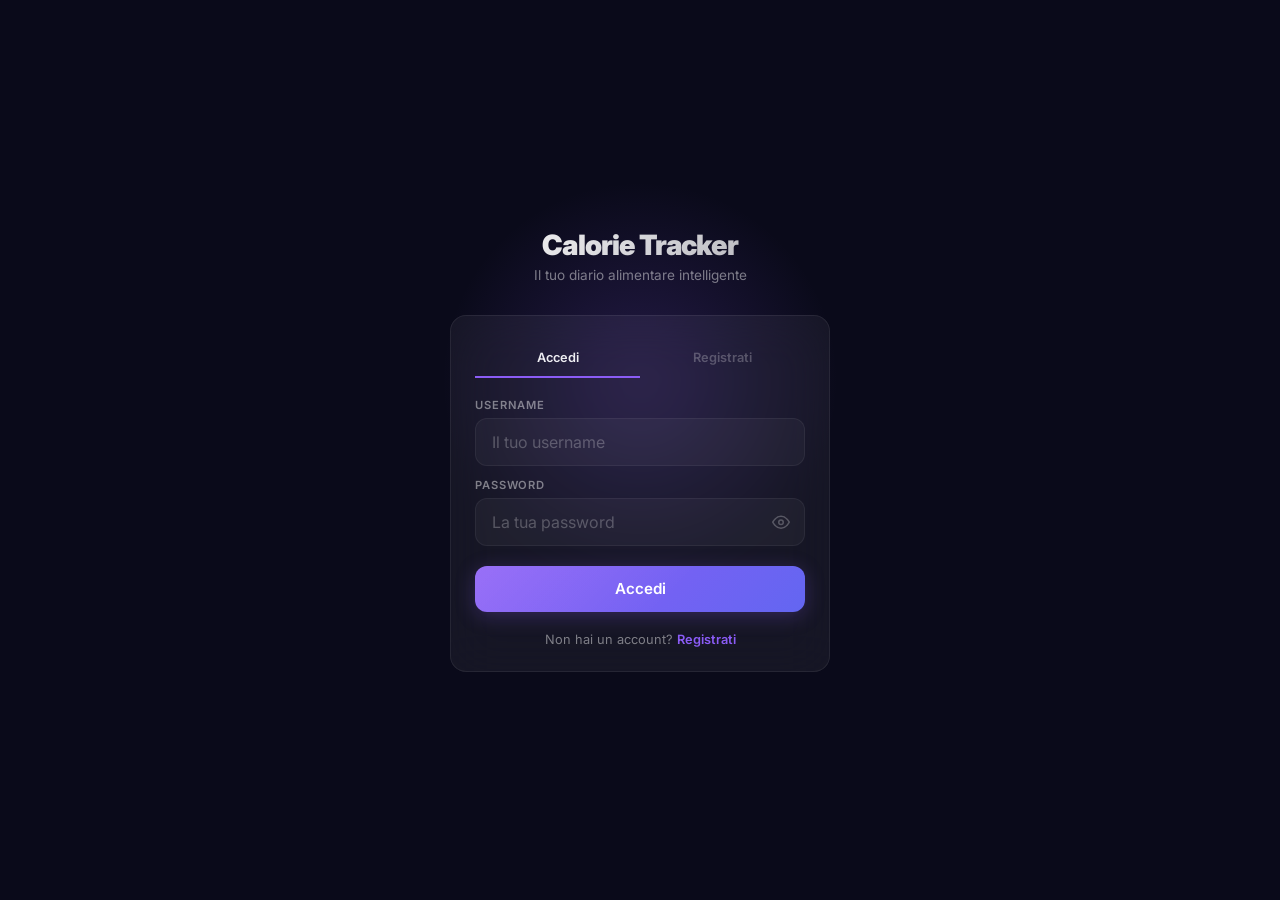
==== public/auth.html @ 434bea54 "add multi users" ====
<!DOCTYPE html>
<html lang="it">
<head>
  <meta charset="UTF-8">
  <meta name="viewport" content="width=device-width, initial-scale=1.0, maximum-scale=1.0, user-scalable=no">
  <title>Calorie Tracker - Accedi</title>
  <link rel="stylesheet" href="styles.css">
  <meta name="apple-mobile-web-app-capable" content="yes">
  <meta name="apple-mobile-web-app-status-bar-style" content="black-translucent">
  <link rel="preconnect" href="https://fonts.googleapis.com">
  <link rel="preconnect" href="https://fonts.gstatic.com" crossorigin>
  <link href="https://fonts.googleapis.com/css2?family=Inter:wght@400;500;600;700;800;900&display=swap" rel="stylesheet">
  <style>
    .auth-page {
      min-height: 100vh;
      display: flex;
      flex-direction: column;
      align-items: center;
      justify-content: center;
      padding: 2rem 1rem;
      position: relative;
      overflow: hidden;
    }

    .auth-glow {
      position: absolute;
      top: 20%;
      left: 50%;
      transform: translateX(-50%);
      width: 400px;
      height: 400px;
      background: radial-gradient(circle, rgba(139, 92, 246, 0.2) 0%, transparent 70%);
      pointer-events: none;
      animation: glowPulse 4s ease-in-out infinite alternate;
    }

    .auth-box {
      position: relative;
      width: 100%;
      max-width: 380px;
    }

    .auth-header {
      text-align: center;
      margin-bottom: 2rem;
    }

    .auth-header h1 {
      font-size: 1.75rem;
      font-weight: 900;
      letter-spacing: -0.03em;
      background: linear-gradient(135deg, #fff 0%, rgba(255,255,255,0.65) 100%);
      -webkit-background-clip: text;
      -webkit-text-fill-color: transparent;
      background-clip: text;
      margin-bottom: 0.3rem;
    }

    .auth-header p {
      font-size: 0.85rem;
      color: var(--text-dim);
    }

    .auth-form {
      padding: 1.5rem;
    }

    .auth-field {
      margin-bottom: 0.75rem;
    }

    .auth-field label {
      display: block;
      font-size: 0.7rem;
      font-weight: 600;
      text-transform: uppercase;
      letter-spacing: 0.08em;
      color: var(--text-dim);
      margin-bottom: 0.4rem;
    }

    .auth-field .field {
      width: 100%;
    }

    .auth-field .field input {
      width: 100%;
      padding: 0.8rem 1rem;
    }

    /* Override browser autofill yellow background */
    .auth-field .field input:-webkit-autofill,
    .auth-field .field input:-webkit-autofill:hover,
    .auth-field .field input:-webkit-autofill:focus,
    .auth-field .field input:-webkit-autofill:active {
      -webkit-box-shadow: 0 0 0 50px #161630 inset !important;
      -webkit-text-fill-color: var(--text) !important;
      caret-color: var(--text);
      transition: background-color 5000s ease-in-out 0s;
    }

    .auth-actions {
      margin-top: 1.25rem;
    }

    .auth-actions .btn-primary {
      width: 100%;
      padding: 0.85rem;
      font-size: 0.95rem;
    }

    .auth-switch {
      text-align: center;
      margin-top: 1.25rem;
      font-size: 0.8rem;
      color: var(--text-dim);
    }

    .auth-switch a {
      color: var(--violet);
      text-decoration: none;
      font-weight: 600;
      cursor: pointer;
    }

    .auth-error {
      background: rgba(249, 112, 102, 0.1);
      border: 1px solid rgba(249, 112, 102, 0.2);
      border-radius: var(--r-sm);
      padding: 0.65rem 0.85rem;
      margin-bottom: 0.85rem;
      font-size: 0.8rem;
      color: var(--coral);
      display: none;
    }

    .auth-tabs {
      display: flex;
      gap: 0;
      margin-bottom: 1.25rem;
    }

    .auth-tab {
      flex: 1;
      padding: 0.65rem;
      text-align: center;
      font-size: 0.8rem;
      font-weight: 600;
      color: var(--text-muted);
      background: transparent;
      border: none;
      border-bottom: 2px solid transparent;
      cursor: pointer;
      font-family: inherit;
      transition: color 0.2s ease, border-color 0.2s ease;
      -webkit-appearance: none;
    }

    .auth-tab.active {
      color: var(--text);
      border-bottom-color: var(--violet);
    }

    .register-fields {
      display: none;
    }

    .register-fields.show {
      display: block;
    }

    .field-password {
      position: relative;
    }

    .field-password input {
      padding-right: 2.8rem;
    }

    .toggle-password {
      position: absolute;
      right: 0.6rem;
      top: 50%;
      transform: translateY(-50%);
      background: none;
      border: none;
      cursor: pointer;
      padding: 0.3rem;
      color: var(--text-muted);
      transition: color 0.2s ease;
      -webkit-appearance: none;
      display: flex;
      align-items: center;
      justify-content: center;
    }

    .toggle-password:active {
      color: var(--violet);
    }

    .toggle-password svg {
      width: 18px;
      height: 18px;
    }

    .toggle-password .icon-hide {
      display: none;
    }

    .toggle-password.showing .icon-show {
      display: none;
    }

    .toggle-password.showing .icon-hide {
      display: block;
    }
  </style>
</head>
<body>
  <div class="auth-page">
    <div class="auth-glow"></div>
    <div class="auth-box">
      <div class="auth-header">
        <h1>Calorie Tracker</h1>
        <p>Il tuo diario alimentare intelligente</p>
      </div>

      <div class="auth-form glass">
        <div class="auth-tabs">
          <button class="auth-tab active" id="tab-login">Accedi</button>
          <button class="auth-tab" id="tab-register">Registrati</button>
        </div>

        <div class="auth-error" id="auth-error"></div>

        <form id="auth-form">
          <div class="auth-field">
            <label for="auth-username">Username</label>
            <div class="field">
              <input type="text" id="auth-username" placeholder="Il tuo username" autocomplete="username" autocapitalize="none" required>
            </div>
          </div>

          <div class="auth-field register-fields" id="register-name-field">
            <label for="auth-display-name">Nome visualizzato</label>
            <div class="field">
              <input type="text" id="auth-display-name" placeholder="Come vuoi essere chiamato?" autocomplete="name">
            </div>
          </div>

          <div class="auth-field">
            <label for="auth-password">Password</label>
            <div class="field field-password">
              <input type="password" id="auth-password" placeholder="La tua password" autocomplete="current-password" required>
              <button type="button" class="toggle-password" data-target="auth-password" aria-label="Mostra password">
                <svg class="icon-show" viewBox="0 0 24 24" fill="none" stroke="currentColor" stroke-width="2"><path d="M1 12s4-8 11-8 11 8 11 8-4 8-11 8S1 12 1 12z"/><circle cx="12" cy="12" r="3"/></svg>
                <svg class="icon-hide" viewBox="0 0 24 24" fill="none" stroke="currentColor" stroke-width="2"><path d="M17.94 17.94A10.07 10.07 0 0 1 12 20c-7 0-11-8-11-8a18.45 18.45 0 0 1 5.06-5.94M9.9 4.24A9.12 9.12 0 0 1 12 4c7 0 11 8 11 8a18.5 18.5 0 0 1-2.16 3.19m-6.72-1.07a3 3 0 1 1-4.24-4.24"/><line x1="1" y1="1" x2="23" y2="23"/></svg>
              </button>
            </div>
          </div>

          <div class="auth-field register-fields" id="register-confirm-field">
            <label for="auth-confirm">Conferma password</label>
            <div class="field field-password">
              <input type="password" id="auth-confirm" placeholder="Ripeti la password" autocomplete="new-password">
              <button type="button" class="toggle-password" data-target="auth-confirm" aria-label="Mostra password">
                <svg class="icon-show" viewBox="0 0 24 24" fill="none" stroke="currentColor" stroke-width="2"><path d="M1 12s4-8 11-8 11 8 11 8-4 8-11 8S1 12 1 12z"/><circle cx="12" cy="12" r="3"/></svg>
                <svg class="icon-hide" viewBox="0 0 24 24" fill="none" stroke="currentColor" stroke-width="2"><path d="M17.94 17.94A10.07 10.07 0 0 1 12 20c-7 0-11-8-11-8a18.45 18.45 0 0 1 5.06-5.94M9.9 4.24A9.12 9.12 0 0 1 12 4c7 0 11 8 11 8a18.5 18.5 0 0 1-2.16 3.19m-6.72-1.07a3 3 0 1 1-4.24-4.24"/><line x1="1" y1="1" x2="23" y2="23"/></svg>
              </button>
            </div>
          </div>

          <div class="auth-actions">
            <button type="submit" class="btn-primary" id="auth-submit">Accedi</button>
          </div>
        </form>

        <div class="auth-switch">
          <span id="switch-text">Non hai un account?</span>
          <a id="switch-link">Registrati</a>
        </div>
      </div>
    </div>
  </div>

  <script>
  (function () {
    // If already logged in, redirect to home
    fetch('/api/me').then(function (r) { return r.json(); }).then(function (d) {
      if (!d.error) window.location.replace('/');
    }).catch(function () {});

    var isLogin = true;
    var tabLogin = document.getElementById('tab-login');
    var tabRegister = document.getElementById('tab-register');
    var registerFields = document.querySelectorAll('.register-fields');
    var submitBtn = document.getElementById('auth-submit');
    var switchText = document.getElementById('switch-text');
    var switchLink = document.getElementById('switch-link');
    var errorEl = document.getElementById('auth-error');
    var form = document.getElementById('auth-form');
    var usernameInput = document.getElementById('auth-username');
    var passwordInput = document.getElementById('auth-password');
    var confirmInput = document.getElementById('auth-confirm');
    var displayNameInput = document.getElementById('auth-display-name');

    function setMode(login) {
      isLogin = login;
      tabLogin.classList.toggle('active', login);
      tabRegister.classList.toggle('active', !login);
      registerFields.forEach(function (el) { el.classList.toggle('show', !login); });
      submitBtn.textContent = login ? 'Accedi' : 'Crea account';
      switchText.textContent = login ? 'Non hai un account?' : 'Hai già un account?';
      switchLink.textContent = login ? 'Registrati' : 'Accedi';
      passwordInput.autocomplete = login ? 'current-password' : 'new-password';
      errorEl.style.display = 'none';
    }

    tabLogin.addEventListener('click', function () { setMode(true); });
    tabRegister.addEventListener('click', function () { setMode(false); });
    switchLink.addEventListener('click', function () { setMode(!isLogin); });

    function showError(msg) {
      errorEl.textContent = msg;
      errorEl.style.display = 'block';
    }

    form.addEventListener('submit', function (e) {
      e.preventDefault();
      errorEl.style.display = 'none';

      var username = usernameInput.value.trim();
      var password = passwordInput.value;

      if (!username || !password) return showError('Compila tutti i campi');

      if (!isLogin) {
        var confirm = confirmInput.value;
        if (password !== confirm) return showError('Le password non coincidono');
        if (password.length < 6) return showError('Password: minimo 6 caratteri');

        var body = { username: username, password: password };
        var dn = displayNameInput.value.trim();
        if (dn) body.displayName = dn;

        fetch('/api/register', {
          method: 'POST',
          headers: { 'Content-Type': 'application/json' },
          body: JSON.stringify(body),
        })
        .then(function (r) { return r.json(); })
        .then(function (data) {
          if (data.error) return showError(data.error);
          window.location.replace('/');
        })
        .catch(function () { showError('Errore di connessione'); });
      } else {
        fetch('/api/login', {
          method: 'POST',
          headers: { 'Content-Type': 'application/json' },
          body: JSON.stringify({ username: username, password: password }),
        })
        .then(function (r) { return r.json(); })
        .then(function (data) {
          if (data.error) return showError(data.error);
          window.location.replace('/');
        })
        .catch(function () { showError('Errore di connessione'); });
      }
    });

    // Toggle password visibility
    document.querySelectorAll('.toggle-password').forEach(function (btn) {
      btn.addEventListener('click', function () {
        var input = document.getElementById(btn.getAttribute('data-target'));
        if (!input) return;
        var showing = input.type === 'text';
        input.type = showing ? 'password' : 'text';
        btn.classList.toggle('showing', !showing);
        btn.setAttribute('aria-label', showing ? 'Mostra password' : 'Nascondi password');
      });
    });
  })();
  </script>
</body>
</html>
---- public/styles.css ----
:root {
  --bg: #0a0a1a;
  --surface: rgba(255, 255, 255, 0.05);
  --surface-hover: rgba(255, 255, 255, 0.08);
  --border: rgba(255, 255, 255, 0.07);
  --text: #eeeef2;
  --text-dim: rgba(255, 255, 255, 0.45);
  --text-muted: rgba(255, 255, 255, 0.25);
  --violet: #8b5cf6;
  --violet-glow: rgba(139, 92, 246, 0.25);
  --blue: #6366f1;
  --coral: #f97066;
  --mint: #34d399;
  --r: 16px;
  --r-sm: 12px;
}

*, *::before, *::after {
  margin: 0;
  padding: 0;
  box-sizing: border-box;
  -webkit-tap-highlight-color: transparent;
}

body {
  font-family: 'Inter', -apple-system, BlinkMacSystemFont, "Segoe UI", Roboto, sans-serif;
  background: var(--bg);
  color: var(--text);
  min-height: 100vh;
  -webkit-text-size-adjust: 100%;
  overflow-x: hidden;
}

.container {
  max-width: 480px;
  margin: 0 auto;
  padding: 0 1rem;
}

.main-content {
  padding-bottom: 3rem;
  display: flex;
  flex-direction: column;
  gap: 0.85rem;
}

/* ======== HERO ======== */
.hero {
  position: relative;
  padding: 2rem 0 1.5rem;
  overflow: hidden;
}

.hero-glow {
  position: absolute;
  top: -50%;
  left: 50%;
  transform: translateX(-50%);
  width: 400px;
  height: 400px;
  background: radial-gradient(circle, var(--violet-glow) 0%, transparent 70%);
  pointer-events: none;
  animation: glowPulse 4s ease-in-out infinite alternate;
}

@keyframes glowPulse {
  0% { opacity: 0.4; transform: translateX(-50%) scale(1); }
  100% { opacity: 0.7; transform: translateX(-50%) scale(1.15); }
}

/* User bar */
.hero-top {
  position: relative;
  display: flex;
  justify-content: space-between;
  align-items: center;
  margin-bottom: 1rem;
}

.user-info {
  display: flex;
  align-items: center;
  gap: 0.5rem;
}

.user-avatar {
  width: 28px;
  height: 28px;
  border-radius: 50%;
  background: linear-gradient(135deg, var(--violet), var(--blue));
  display: flex;
  align-items: center;
  justify-content: center;
  font-size: 0.7rem;
  font-weight: 700;
  color: #fff;
  flex-shrink: 0;
}

.user-name {
  font-size: 0.8rem;
  font-weight: 600;
  color: rgba(255, 255, 255, 0.7);
}

.btn-logout {
  display: inline-flex;
  align-items: center;
  gap: 0.3rem;
  padding: 0.35rem 0.7rem;
  border: 1px solid rgba(255, 255, 255, 0.1);
  border-radius: 8px;
  background: transparent;
  color: rgba(255, 255, 255, 0.4);
  font-size: 0.7rem;
  font-weight: 600;
  font-family: inherit;
  cursor: pointer;
  transition: color 0.2s ease, border-color 0.2s ease;
  -webkit-appearance: none;
}

.btn-logout svg {
  width: 14px;
  height: 14px;
}

.btn-logout:active {
  color: rgba(255, 255, 255, 0.7);
  border-color: rgba(255, 255, 255, 0.2);
}

.hero-content {
  position: relative;
  text-align: center;
}

.hero-content h1 {
  font-size: 1.75rem;
  font-weight: 900;
  letter-spacing: -0.03em;
  background: linear-gradient(135deg, #fff 0%, rgba(255,255,255,0.65) 100%);
  -webkit-background-clip: text;
  -webkit-text-fill-color: transparent;
  background-clip: text;
}

.tagline {
  font-size: 0.8rem;
  color: var(--text-dim);
  margin-top: 0.25rem;
  font-weight: 400;
}

/* ======== GLASS ======== */
.glass {
  background: var(--surface);
  backdrop-filter: blur(24px);
  -webkit-backdrop-filter: blur(24px);
  border: 1px solid var(--border);
  border-radius: var(--r);
}

/* ======== STATS ROW ======== */
.stats-row {
  display: flex;
  align-items: center;
  gap: 1.25rem;
  background: var(--surface);
  backdrop-filter: blur(24px);
  -webkit-backdrop-filter: blur(24px);
  border: 1px solid var(--border);
  border-radius: var(--r);
  padding: 1.25rem;
}

.ring-container {
  position: relative;
  width: 100px;
  height: 100px;
  flex-shrink: 0;
}

.ring-svg {
  width: 100%;
  height: 100%;
  transform: rotate(-90deg);
}

.ring-bg {
  fill: none;
  stroke: rgba(255, 255, 255, 0.05);
  stroke-width: 7;
}

.ring-fill {
  fill: none;
  stroke: url(#ring-gradient);
  stroke-width: 7;
  stroke-linecap: round;
  stroke-dasharray: 326.73;
  stroke-dashoffset: 326.73;
  transition: stroke-dashoffset 0.8s cubic-bezier(0.22, 1, 0.36, 1);
  filter: drop-shadow(0 0 8px var(--violet-glow));
}

.ring-fill.exceeded {
  stroke: var(--coral);
  filter: drop-shadow(0 0 8px rgba(249, 112, 102, 0.35));
}

.ring-center {
  position: absolute;
  inset: 0;
  display: flex;
  flex-direction: column;
  align-items: center;
  justify-content: center;
}

.ring-pct {
  font-size: 1.3rem;
  font-weight: 800;
  background: linear-gradient(135deg, var(--violet), var(--blue));
  -webkit-background-clip: text;
  -webkit-text-fill-color: transparent;
  background-clip: text;
}

.ring-label {
  font-size: 0.5rem;
  color: var(--text-muted);
  text-transform: uppercase;
  letter-spacing: 0.12em;
  font-weight: 600;
}

.stats-cards {
  flex: 1;
  display: flex;
  flex-direction: column;
  gap: 0.6rem;
}

.stat-card {
  display: flex;
  align-items: center;
  gap: 0.65rem;
  padding: 0.55rem 0.7rem;
  border-radius: var(--r-sm);
  background: rgba(255, 255, 255, 0.03);
  transition: background 0.2s ease;
}

.stat-dot {
  width: 8px;
  height: 8px;
  border-radius: 50%;
  flex-shrink: 0;
}

.dot-violet { background: var(--violet); box-shadow: 0 0 8px var(--violet-glow); }
.dot-coral { background: var(--coral); box-shadow: 0 0 8px rgba(249, 112, 102, 0.3); }
.dot-mint { background: var(--mint); box-shadow: 0 0 8px rgba(52, 211, 153, 0.3); }

.stat-text {
  display: flex;
  align-items: baseline;
  gap: 0.4rem;
}

.stat-value {
  font-size: 1.15rem;
  font-weight: 700;
}

#card-goal .stat-value { color: var(--violet); }
#card-consumed .stat-value { color: var(--coral); }
#card-remaining .stat-value { color: var(--mint); }
#card-remaining.exceeded .stat-value { color: var(--coral); }

.stat-label {
  font-size: 0.65rem;
  color: var(--text-muted);
  font-weight: 500;
  text-transform: uppercase;
  letter-spacing: 0.06em;
}

/* ======== FORM CARDS ======== */
.form-card {
  padding: 1rem 1.1rem 1.15rem;
}

.form-label-row {
  margin-bottom: 0.75rem;
}

.form-badge {
  display: inline-block;
  padding: 0.25rem 0.65rem;
  border-radius: 99px;
  font-size: 0.65rem;
  font-weight: 700;
  text-transform: uppercase;
  letter-spacing: 0.08em;
}

.badge-violet {
  background: rgba(139, 92, 246, 0.15);
  color: var(--violet);
}

.badge-coral {
  background: rgba(249, 112, 102, 0.12);
  color: var(--coral);
}

/* ======== FIELDS ======== */
.inline-form {
  display: flex;
  gap: 0.6rem;
  align-items: stretch;
}

.field-stack {
  display: flex;
  flex-direction: column;
  gap: 0.6rem;
}

.field-row-2 {
  display: grid;
  grid-template-columns: 1fr 1fr;
  gap: 0.6rem;
}

.field {
  position: relative;
  display: flex;
  align-items: center;
  flex: 1;
  min-width: 0;
  background: rgba(255, 255, 255, 0.04);
  border: 1.5px solid rgba(255, 255, 255, 0.06);
  border-radius: var(--r-sm);
  transition: border-color 0.3s ease, box-shadow 0.3s ease, background 0.3s ease;
}

.field:focus-within {
  border-color: var(--violet);
  box-shadow: 0 0 0 3px rgba(139, 92, 246, 0.1), 0 0 24px rgba(139, 92, 246, 0.05);
  background: rgba(255, 255, 255, 0.06);
}

/* SAFARI FIX: font-size 16px prevents auto-zoom */
.field input,
.field select {
  width: 100%;
  padding: 0.8rem 1rem;
  border: none;
  border-radius: var(--r-sm);
  font-size: 16px;
  font-family: inherit;
  font-weight: 500;
  background: transparent;
  color: var(--text);
  -webkit-appearance: none;
  appearance: none;
  outline: none;
}

.field input::placeholder {
  color: var(--text-muted);
  font-weight: 400;
}

/* Suffix inside field */
.field-unit {
  position: absolute;
  right: 0.85rem;
  font-size: 0.7rem;
  font-weight: 600;
  color: var(--text-muted);
  pointer-events: none;
  text-transform: uppercase;
  letter-spacing: 0.06em;
}

.field input:not(:placeholder-shown) ~ .field-unit,
.field input:focus ~ .field-unit {
  color: var(--text-dim);
}

/* Select */
.field-select {
  position: relative;
}

.field-select select {
  padding-right: 2.5rem;
  cursor: pointer;
}

.select-chevron {
  position: absolute;
  right: 0.8rem;
  width: 16px;
  height: 16px;
  color: var(--text-muted);
  pointer-events: none;
  transition: color 0.3s ease, transform 0.2s ease;
}

.field-select:focus-within .select-chevron {
  color: var(--violet);
  transform: rotate(180deg);
}

.field select option {
  background: #141428;
  color: var(--text);
}

/* ======== BUTTONS ======== */
.btn-primary {
  display: inline-flex;
  align-items: center;
  justify-content: center;
  gap: 0.4rem;
  padding: 0.8rem 1.4rem;
  border: none;
  border-radius: var(--r-sm);
  background: linear-gradient(135deg, var(--violet), var(--blue));
  color: #fff;
  font-size: 0.85rem;
  font-weight: 600;
  font-family: inherit;
  cursor: pointer;
  white-space: nowrap;
  transition: transform 0.12s ease, box-shadow 0.2s ease;
  -webkit-appearance: none;
  box-shadow: 0 4px 20px var(--violet-glow);
  position: relative;
  overflow: hidden;
  flex-shrink: 0;
}

.btn-primary::before {
  content: '';
  position: absolute;
  inset: 0;
  background: linear-gradient(135deg, rgba(255,255,255,0.12) 0%, transparent 60%);
  pointer-events: none;
}

.btn-primary:active {
  transform: scale(0.95);
  box-shadow: 0 2px 10px rgba(139, 92, 246, 0.15);
}

.btn-icon {
  width: 16px;
  height: 16px;
  flex-shrink: 0;
}

.btn-block {
  width: 100%;
  padding: 0.85rem;
}

/* ======== ENTRIES ======== */
.entries-section {
  padding: 1rem 1.1rem;
}

.entries-header {
  display: flex;
  justify-content: space-between;
  align-items: center;
  margin-bottom: 0.6rem;
}

.entries-header h2 {
  font-size: 0.8rem;
  font-weight: 700;
  color: var(--text-dim);
  text-transform: uppercase;
  letter-spacing: 0.06em;
}

.btn-ghost-danger {
  padding: 0.35rem 0.75rem;
  border: 1.5px solid rgba(249, 112, 102, 0.2);
  border-radius: 8px;
  background: transparent;
  color: rgba(249, 112, 102, 0.7);
  font-size: 0.65rem;
  font-weight: 600;
  font-family: inherit;
  cursor: pointer;
  text-transform: uppercase;
  letter-spacing: 0.06em;
  transition: background 0.2s ease, color 0.2s ease;
  -webkit-appearance: none;
}

.btn-ghost-danger:active {
  background: rgba(249, 112, 102, 0.1);
  color: var(--coral);
}

.entry-item {
  display: flex;
  justify-content: space-between;
  align-items: center;
  padding: 0.7rem 0.65rem;
  margin-bottom: 0.35rem;
  border-radius: var(--r-sm);
  background: rgba(255, 255, 255, 0.025);
  border: 1px solid transparent;
  transition: background 0.15s ease;
  animation: slideUp 0.3s ease both;
}

.entry-info {
  display: flex;
  flex-direction: column;
  gap: 0.12rem;
  min-width: 0;
  flex: 1;
}

.entry-meal {
  font-size: 0.58rem;
  text-transform: uppercase;
  letter-spacing: 0.08em;
  color: var(--violet);
  font-weight: 700;
}

.entry-desc {
  font-size: 0.88rem;
  font-weight: 500;
  white-space: nowrap;
  overflow: hidden;
  text-overflow: ellipsis;
}

.entry-right {
  display: flex;
  align-items: center;
  gap: 0.5rem;
  margin-left: 0.5rem;
  flex-shrink: 0;
}

.entry-kcal {
  font-weight: 700;
  font-size: 0.82rem;
  color: var(--coral);
  white-space: nowrap;
}

.entry-delete {
  display: flex;
  align-items: center;
  justify-content: center;
  width: 28px;
  height: 28px;
  background: transparent;
  border: 1px solid rgba(255, 255, 255, 0.06);
  border-radius: 8px;
  cursor: pointer;
  font-size: 1rem;
  line-height: 1;
  color: var(--text-muted);
  font-family: inherit;
  transition: all 0.15s ease;
  -webkit-appearance: none;
}

.entry-delete:active {
  background: rgba(249, 112, 102, 0.1);
  border-color: rgba(249, 112, 102, 0.25);
  color: var(--coral);
}

/* Empty state */
.empty-state {
  text-align: center;
  padding: 1.75rem 1rem;
  display: none;
}

.empty-icon {
  font-size: 2rem;
  margin-bottom: 0.4rem;
  opacity: 0.3;
}

.empty-state p {
  font-size: 0.85rem;
  color: var(--text-dim);
  font-weight: 500;
}

.empty-state span {
  font-size: 0.7rem;
  color: var(--text-muted);
}

/* ======== ANIMATIONS ======== */
@keyframes fadeIn {
  from { opacity: 0; transform: translateY(12px); }
  to { opacity: 1; transform: translateY(0); }
}

@keyframes slideUp {
  from { opacity: 0; transform: translateY(8px); }
  to { opacity: 1; transform: translateY(0); }
}

.fade-in {
  animation: fadeIn 0.45s ease both;
}

/* ======== RESPONSIVE ======== */
@media (max-width: 480px) {
  .container {
    padding-left: 0.85rem;
    padding-right: 0.85rem;
  }

  .hero {
    padding: 1.75rem 0 1.25rem;
  }

  .hero-content h1 {
    font-size: 1.5rem;
  }

  .stats-row {
    gap: 1rem;
    padding: 1rem;
  }

  .ring-container {
    width: 85px;
    height: 85px;
  }

  .ring-pct {
    font-size: 1.1rem;
  }

  .stat-card {
    padding: 0.4rem 0.55rem;
  }

  .stat-value {
    font-size: 1rem;
  }

  .field-row-2 {
    grid-template-columns: 1fr 1fr;
  }

  .inline-form {
    flex-direction: column;
  }

  .btn-primary {
    width: 100%;
    justify-content: center;
  }
}

@media (max-width: 360px) {
  .stats-row {
    flex-direction: column;
    text-align: center;
  }

  .stats-cards {
    flex-direction: row;
    gap: 0.4rem;
  }

  .stat-card {
    flex-direction: column;
    gap: 0.2rem;
    padding: 0.5rem 0.3rem;
    flex: 1;
    text-align: center;
  }

  .stat-text {
    flex-direction: column;
    align-items: center;
    gap: 0.1rem;
  }
}
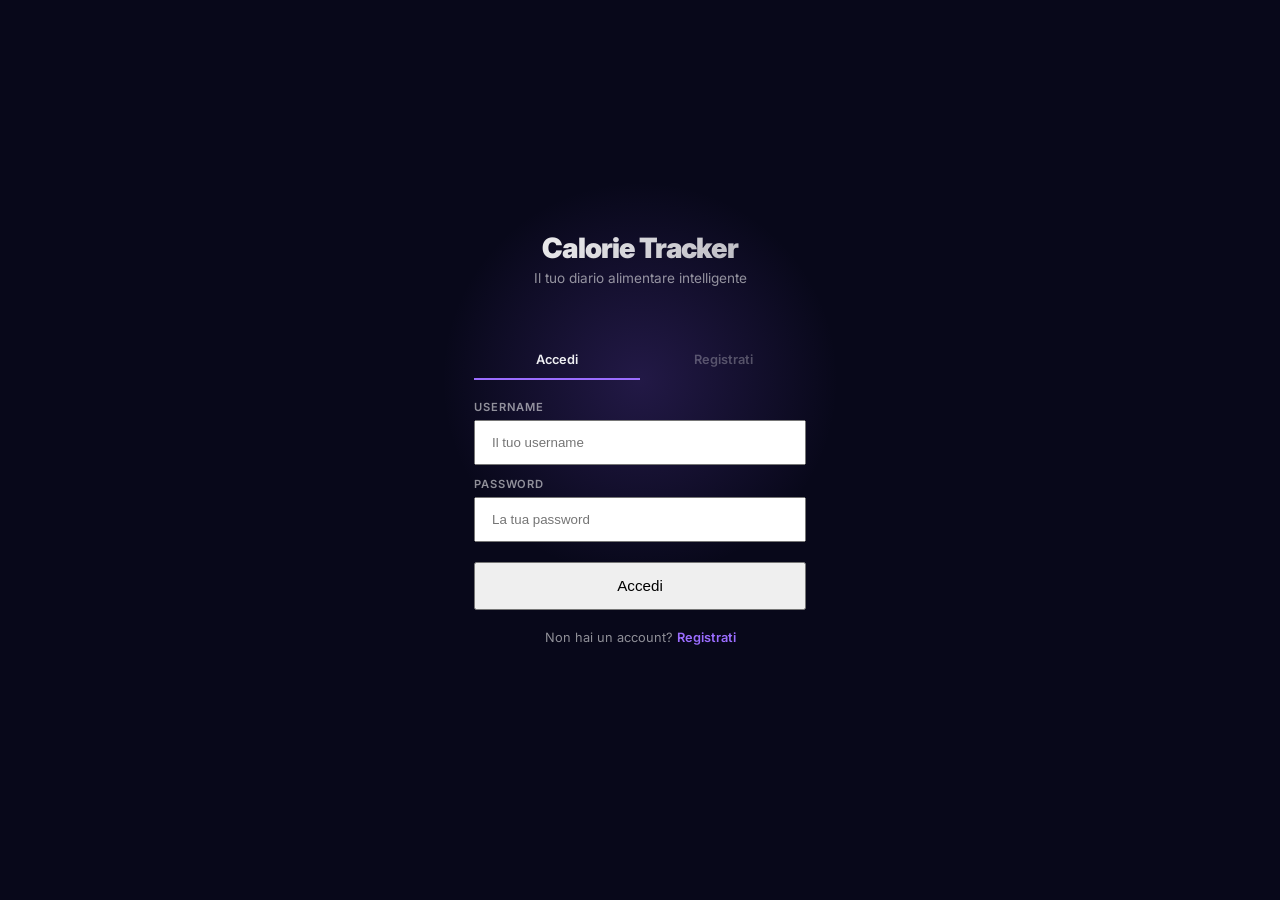
==== commit 3a5d07a3: "feat: add PWA support with iOS native-like experience" ====
--- a/public/auth.html
+++ b/public/auth.html
@@ -2,11 +2,16 @@
 <html lang="it">
 <head>
   <meta charset="UTF-8">
-  <meta name="viewport" content="width=device-width, initial-scale=1.0, maximum-scale=1.0, user-scalable=no">
+  <meta name="viewport" content="width=device-width, initial-scale=1.0, maximum-scale=1.0, user-scalable=no, viewport-fit=cover">
   <title>Calorie Tracker - Accedi</title>
   <link rel="stylesheet" href="styles.css">
   <meta name="apple-mobile-web-app-capable" content="yes">
   <meta name="apple-mobile-web-app-status-bar-style" content="black-translucent">
+  <meta name="mobile-web-app-capable" content="yes">
+  <meta name="theme-color" content="#0a0a1a">
+  <meta name="description" content="Il tuo diario alimentare intelligente con Pepis">
+  <link rel="manifest" href="/manifest.json">
+  <link rel="apple-touch-icon" href="/icons/apple-touch-icon.png">
   <link rel="preconnect" href="https://fonts.googleapis.com">
   <link rel="preconnect" href="https://fonts.gstatic.com" crossorigin>
   <link href="https://fonts.googleapis.com/css2?family=Inter:wght@400;500;600;700;800;900&display=swap" rel="stylesheet">
@@ -284,6 +289,12 @@
   </div>
 
   <script>
+  // Service Worker registration
+  if ('serviceWorker' in navigator) {
+    window.addEventListener('load', function() {
+      navigator.serviceWorker.register('/sw.js').catch(function() {});
+    });
+  }
   (function () {
     // If already logged in, redirect to home
     fetch('/api/me').then(function (r) { return r.json(); }).then(function (d) {
--- a/public/styles.css
+++ b/public/styles.css
@@ -1,704 +1,1358 @@
 :root {
-  --bg: #0a0a1a;
+  --bg: #08081a;
+  --bg-2: #0d0d22;
   --surface: rgba(255, 255, 255, 0.05);
   --surface-hover: rgba(255, 255, 255, 0.08);
+  --surface-2: rgba(255, 255, 255, 0.035);
   --border: rgba(255, 255, 255, 0.07);
+  --border-strong: rgba(255, 255, 255, 0.12);
   --text: #eeeef2;
-  --text-dim: rgba(255, 255, 255, 0.45);
-  --text-muted: rgba(255, 255, 255, 0.25);
-  --violet: #8b5cf6;
-  --violet-glow: rgba(139, 92, 246, 0.25);
+  --text-dim: rgba(255, 255, 255, 0.55);
+  --text-muted: rgba(255, 255, 255, 0.28);
+  --violet: #9b6dff;
+  --violet-2: #7c3aed;
+  --violet-glow: rgba(155, 109, 255, 0.35);
+  --violet-soft: rgba(155, 109, 255, 0.15);
   --blue: #6366f1;
-  --coral: #f97066;
-  --mint: #34d399;
-  --r: 16px;
-  --r-sm: 12px;
+  --coral: #ff6b6b;
+  --coral-glow: rgba(255, 107, 107, 0.3);
+  --mint: #10e89e;
+  --mint-glow: rgba(16, 232, 158, 0.25);
+  --orange: #ff9f43;
+  --orange-glow: rgba(255, 159, 67, 0.25);
+  --r: 18px;
+  --r-sm: 13px;
+  --r-xs: 9px;
+  --header-h: 56px;
+  --stats-h: 64px;
+  --tabbar-h: 60px;
+  --safe-top: env(safe-area-inset-top, 0px);
+  --safe-bottom: env(safe-area-inset-bottom, 0px);
+
+  /* Motion */
+  --ease-spring: cubic-bezier(0.175, 0.885, 0.32, 1.275);
+  --ease-smooth: cubic-bezier(0.22, 1, 0.36, 1);
+  --ease-out: cubic-bezier(0.0, 0.0, 0.2, 1);
+  --dur-fast: 120ms;
+  --dur-med: 220ms;
+  --dur-slow: 380ms;
+}
+
+/* ======== REDUCED MOTION ======== */
+@media (prefers-reduced-motion: reduce) {
+  *, *::before, *::after {
+    animation-duration: 0.01ms !important;
+    transition-duration: 0.01ms !important;
+  }
 }
 
 *, *::before, *::after {
-  margin: 0;
-  padding: 0;
-  box-sizing: border-box;
+  margin: 0; padding: 0; box-sizing: border-box;
   -webkit-tap-highlight-color: transparent;
+  touch-action: manipulation;
+}
+
+html {
+  height: 100%;
+  height: -webkit-fill-available;
+  overflow: hidden;
 }
 
 body {
+  height: 100%;
+  height: -webkit-fill-available;
+  overflow: hidden;
   font-family: 'Inter', -apple-system, BlinkMacSystemFont, "Segoe UI", Roboto, sans-serif;
   background: var(--bg);
   color: var(--text);
-  min-height: 100vh;
   -webkit-text-size-adjust: 100%;
-  overflow-x: hidden;
-}
-
-.container {
+  overscroll-behavior: none;
+  -webkit-overflow-scrolling: touch;
+  width: 100%;
+  /* PWA standalone: no user select su elementi UI */
+  -webkit-user-select: none;
+  user-select: none;
+}
+
+/* ======== APP SHELL ======== */
+.app-shell {
+  display: flex;
+  flex-direction: column;
+  height: 100vh;
+  height: 100dvh;
+  height: -webkit-fill-available;
   max-width: 480px;
   margin: 0 auto;
+  position: relative;
+  overflow: hidden;
+  padding-top: var(--safe-top);
+  /* Subtle noise texture feel via gradient */
+  background: linear-gradient(180deg, #0d0d22 0%, #08081a 100%);
+}
+
+/* ======== HEADER ======== */
+.app-header {
+  height: var(--header-h);
+  display: flex;
+  align-items: center;
+  justify-content: space-between;
   padding: 0 1rem;
-}
-
-.main-content {
-  padding-bottom: 3rem;
-  display: flex;
-  flex-direction: column;
-  gap: 0.85rem;
-}
-
-/* ======== HERO ======== */
-.hero {
+  border-bottom: 1px solid var(--border);
+  flex-shrink: 0;
   position: relative;
-  padding: 2rem 0 1.5rem;
   overflow: hidden;
 }
 
-.hero-glow {
+/* Animated gradient shimmer on header */
+.app-header::before {
+  content: '';
   position: absolute;
-  top: -50%;
-  left: 50%;
-  transform: translateX(-50%);
-  width: 400px;
-  height: 400px;
-  background: radial-gradient(circle, var(--violet-glow) 0%, transparent 70%);
+  inset: 0;
+  background: linear-gradient(
+    105deg,
+    transparent 30%,
+    rgba(155, 109, 255, 0.04) 50%,
+    transparent 70%
+  );
+  background-size: 200% 100%;
+  animation: headerShimmer 6s ease-in-out infinite;
   pointer-events: none;
-  animation: glowPulse 4s ease-in-out infinite alternate;
-}
-
-@keyframes glowPulse {
-  0% { opacity: 0.4; transform: translateX(-50%) scale(1); }
-  100% { opacity: 0.7; transform: translateX(-50%) scale(1.15); }
-}
-
-/* User bar */
-.hero-top {
-  position: relative;
-  display: flex;
-  justify-content: space-between;
+}
+
+@keyframes headerShimmer {
+  0%, 100% { background-position: 200% 0; }
+  50% { background-position: -100% 0; }
+}
+
+.app-header-left {
+  display: flex;
   align-items: center;
-  margin-bottom: 1rem;
-}
-
-.user-info {
-  display: flex;
-  align-items: center;
-  gap: 0.5rem;
+  gap: 0.55rem;
 }
 
 .user-avatar {
-  width: 28px;
-  height: 28px;
+  width: 32px; height: 32px;
   border-radius: 50%;
   background: linear-gradient(135deg, var(--violet), var(--blue));
+  display: flex; align-items: center; justify-content: center;
+  font-size: 0.75rem; font-weight: 800; color: #fff; flex-shrink: 0;
+  box-shadow: 0 0 0 2px rgba(155,109,255,0.25), 0 4px 12px rgba(155,109,255,0.3);
+  letter-spacing: -0.01em;
+}
+
+.app-header-title {
+  display: flex;
+  flex-direction: column;
+  gap: 1px;
+}
+
+.app-title {
+  font-size: 0.92rem;
+  font-weight: 800;
+  letter-spacing: -0.025em;
+  background: linear-gradient(135deg, #fff 0%, rgba(155,109,255,0.9) 100%);
+  -webkit-background-clip: text; -webkit-text-fill-color: transparent;
+  background-clip: text;
+}
+
+.user-name {
+  font-size: 0.68rem;
+  color: var(--text-muted);
+  font-weight: 500;
+  letter-spacing: 0.01em;
+}
+
+.btn-logout {
+  width: 36px; height: 36px;
+  display: flex; align-items: center; justify-content: center;
+  border: 1px solid var(--border-strong);
+  border-radius: 10px;
+  background: var(--surface);
+  color: rgba(255,255,255,0.35);
+  cursor: pointer;
+  -webkit-appearance: none;
+  transition: color var(--dur-med) var(--ease-smooth),
+              background var(--dur-med) var(--ease-smooth),
+              border-color var(--dur-med) var(--ease-smooth),
+              transform var(--dur-fast) var(--ease-out);
+}
+
+.btn-logout svg { width: 16px; height: 16px; }
+
+.btn-logout:hover {
+  color: rgba(255,255,255,0.65);
+  background: rgba(255,255,255,0.08);
+  border-color: rgba(255,255,255,0.16);
+}
+
+.btn-logout:active {
+  transform: scale(0.92);
+  color: rgba(255,255,255,0.7);
+}
+
+/* ======== STATS BAR ======== */
+.stats-bar {
+  height: var(--stats-h);
   display: flex;
   align-items: center;
-  justify-content: center;
-  font-size: 0.7rem;
-  font-weight: 700;
-  color: #fff;
+  gap: 0.6rem;
+  padding: 0 1rem;
+  border-bottom: 1px solid var(--border);
   flex-shrink: 0;
-}
-
-.user-name {
-  font-size: 0.8rem;
-  font-weight: 600;
-  color: rgba(255, 255, 255, 0.7);
-}
-
-.btn-logout {
-  display: inline-flex;
-  align-items: center;
-  gap: 0.3rem;
-  padding: 0.35rem 0.7rem;
-  border: 1px solid rgba(255, 255, 255, 0.1);
-  border-radius: 8px;
-  background: transparent;
-  color: rgba(255, 255, 255, 0.4);
-  font-size: 0.7rem;
-  font-weight: 600;
-  font-family: inherit;
+  background: rgba(255,255,255,0.018);
+  position: relative;
+}
+
+.stats-bar::after {
+  content: '';
+  position: absolute;
+  bottom: 0; left: 0; right: 0;
+  height: 1px;
+  background: linear-gradient(90deg, transparent, rgba(155,109,255,0.15), transparent);
+}
+
+/* ---- Ring ---- */
+.ring-mini {
+  position: relative;
+  width: 40px; height: 40px;
+  flex-shrink: 0;
   cursor: pointer;
-  transition: color 0.2s ease, border-color 0.2s ease;
-  -webkit-appearance: none;
-}
-
-.btn-logout svg {
-  width: 14px;
-  height: 14px;
-}
-
-.btn-logout:active {
-  color: rgba(255, 255, 255, 0.7);
-  border-color: rgba(255, 255, 255, 0.2);
-}
-
-.hero-content {
-  position: relative;
-  text-align: center;
-}
-
-.hero-content h1 {
-  font-size: 1.75rem;
-  font-weight: 900;
-  letter-spacing: -0.03em;
-  background: linear-gradient(135deg, #fff 0%, rgba(255,255,255,0.65) 100%);
-  -webkit-background-clip: text;
-  -webkit-text-fill-color: transparent;
-  background-clip: text;
-}
-
-.tagline {
-  font-size: 0.8rem;
-  color: var(--text-dim);
-  margin-top: 0.25rem;
-  font-weight: 400;
-}
-
-/* ======== GLASS ======== */
-.glass {
-  background: var(--surface);
-  backdrop-filter: blur(24px);
-  -webkit-backdrop-filter: blur(24px);
-  border: 1px solid var(--border);
-  border-radius: var(--r);
-}
-
-/* ======== STATS ROW ======== */
-.stats-row {
-  display: flex;
-  align-items: center;
-  gap: 1.25rem;
-  background: var(--surface);
-  backdrop-filter: blur(24px);
-  -webkit-backdrop-filter: blur(24px);
-  border: 1px solid var(--border);
-  border-radius: var(--r);
-  padding: 1.25rem;
-}
-
-.ring-container {
-  position: relative;
-  width: 100px;
-  height: 100px;
-  flex-shrink: 0;
 }
 
 .ring-svg {
-  width: 100%;
-  height: 100%;
+  width: 100%; height: 100%;
   transform: rotate(-90deg);
 }
 
 .ring-bg {
   fill: none;
-  stroke: rgba(255, 255, 255, 0.05);
-  stroke-width: 7;
+  stroke: rgba(255,255,255,0.06);
+  stroke-width: 9;
 }
 
 .ring-fill {
   fill: none;
   stroke: url(#ring-gradient);
-  stroke-width: 7;
+  stroke-width: 9;
   stroke-linecap: round;
   stroke-dasharray: 326.73;
   stroke-dashoffset: 326.73;
-  transition: stroke-dashoffset 0.8s cubic-bezier(0.22, 1, 0.36, 1);
-  filter: drop-shadow(0 0 8px var(--violet-glow));
+  transition: stroke-dashoffset 1s var(--ease-smooth);
+  filter: drop-shadow(0 0 5px var(--violet-glow));
 }
 
 .ring-fill.exceeded {
   stroke: var(--coral);
-  filter: drop-shadow(0 0 8px rgba(249, 112, 102, 0.35));
-}
-
-.ring-center {
+  filter: drop-shadow(0 0 5px var(--coral-glow));
+}
+
+/* Ring glow pulse when near/over goal */
+.ring-fill.exceeded {
+  animation: ringPulse 2s ease-in-out infinite;
+}
+
+@keyframes ringPulse {
+  0%, 100% { filter: drop-shadow(0 0 4px var(--coral-glow)); }
+  50% { filter: drop-shadow(0 0 10px rgba(255,107,107,0.5)); }
+}
+
+.ring-mini-pct {
+  position: absolute; inset: 0;
+  display: flex; align-items: center; justify-content: center;
+  font-size: 0.48rem; font-weight: 800;
+  color: var(--violet);
+  letter-spacing: -0.02em;
+}
+
+/* ---- Stat Chips ---- */
+.stat-chips {
+  display: flex;
+  align-items: center;
+  gap: 0.45rem;
+  flex: 1;
+  overflow-x: auto;
+  min-width: 0;
+}
+
+.stat-chips::-webkit-scrollbar { display: none; }
+
+.stat-chip {
+  display: flex; flex-direction: column;
+  align-items: center;
+  padding: 0.28rem 0.65rem;
+  border-radius: 99px;
+  border: 1px solid;
+  min-width: 72px;
+  flex-shrink: 0;
+  position: relative;
+  overflow: hidden;
+  transition: transform var(--dur-fast) var(--ease-spring),
+              box-shadow var(--dur-med) var(--ease-smooth);
+}
+
+/* Shimmer overlay for chip on update */
+.stat-chip.updating::after {
+  content: '';
   position: absolute;
   inset: 0;
+  background: linear-gradient(90deg, transparent, rgba(255,255,255,0.1), transparent);
+  transform: translateX(-100%);
+  animation: chipShimmer 0.5s ease forwards;
+}
+
+@keyframes chipShimmer {
+  to { transform: translateX(100%); }
+}
+
+.stat-chip-violet {
+  background: linear-gradient(135deg, rgba(155, 109, 255, 0.12), rgba(99, 102, 241, 0.08));
+  border-color: rgba(155, 109, 255, 0.25);
+  box-shadow: 0 2px 8px rgba(155, 109, 255, 0.08);
+}
+
+.stat-chip-orange {
+  background: linear-gradient(135deg, rgba(255, 159, 67, 0.1), rgba(249, 115, 22, 0.07));
+  border-color: rgba(255, 159, 67, 0.22);
+  box-shadow: 0 2px 8px rgba(255, 159, 67, 0.07);
+}
+
+.stat-chip-green {
+  background: linear-gradient(135deg, rgba(16, 232, 158, 0.1), rgba(52, 211, 153, 0.07));
+  border-color: rgba(16, 232, 158, 0.22);
+  box-shadow: 0 2px 8px rgba(16, 232, 158, 0.07);
+}
+
+#card-remaining.exceeded {
+  background: linear-gradient(135deg, rgba(255, 107, 107, 0.12), rgba(249, 112, 102, 0.08));
+  border-color: rgba(255, 107, 107, 0.25);
+  box-shadow: 0 2px 8px rgba(255, 107, 107, 0.1);
+}
+
+.stat-chip-label {
+  font-size: 0.55rem;
+  font-weight: 600;
+  opacity: 0.75;
+  line-height: 1.2;
+  text-transform: uppercase;
+  letter-spacing: 0.04em;
+}
+
+.stat-chip-violet .stat-chip-label { color: var(--violet); }
+.stat-chip-orange .stat-chip-label { color: var(--orange); }
+.stat-chip-green .stat-chip-label { color: var(--mint); }
+#card-remaining.exceeded .stat-chip-label { color: var(--coral); }
+
+.stat-chip-value {
+  font-size: 0.88rem;
+  font-weight: 700;
+  line-height: 1.25;
+  letter-spacing: -0.02em;
+}
+
+.stat-chip-violet .stat-chip-value { color: var(--violet); }
+.stat-chip-orange .stat-chip-value { color: var(--orange); }
+.stat-chip-green .stat-chip-value { color: var(--mint); }
+#card-remaining.exceeded .stat-chip-value { color: var(--coral); }
+
+.stat-goal-btn {
+  width: 32px; height: 32px;
+  display: flex; align-items: center; justify-content: center;
+  border: 1px solid var(--border-strong);
+  border-radius: 50%;
+  background: var(--surface);
+  color: var(--violet);
+  cursor: pointer;
+  flex-shrink: 0;
+  -webkit-appearance: none;
+  transition: background var(--dur-med) var(--ease-smooth),
+              box-shadow var(--dur-med) var(--ease-smooth),
+              transform var(--dur-fast) var(--ease-spring);
+}
+
+.stat-goal-btn svg { width: 13px; height: 13px; }
+
+.stat-goal-btn:hover {
+  background: var(--violet-soft);
+  box-shadow: 0 0 0 4px var(--violet-glow);
+}
+
+.stat-goal-btn:active {
+  transform: scale(0.88);
+  background: rgba(155,109,255,0.2);
+}
+
+/* ======== GOAL MODAL ======== */
+.modal-overlay {
+  display: none;
+  position: fixed; inset: 0;
+  background: rgba(0,0,0,0.7);
+  backdrop-filter: blur(8px);
+  -webkit-backdrop-filter: blur(8px);
+  z-index: 200;
+  align-items: center; justify-content: center;
+  padding: 1rem;
+}
+
+.modal-overlay.open {
+  display: flex;
+  animation: fadeInModal 0.2s ease;
+}
+
+@keyframes fadeInModal {
+  from { opacity: 0; }
+  to { opacity: 1; }
+}
+
+.modal-card {
+  background: linear-gradient(160deg, #1a1a32, #14142a);
+  border: 1px solid rgba(155,109,255,0.2);
+  border-radius: var(--r);
+  padding: 1.4rem;
+  width: 100%;
+  max-width: 320px;
+  box-shadow: 0 24px 60px rgba(0,0,0,0.6), 0 0 0 1px rgba(255,255,255,0.04);
+  animation: slideUpModal 0.28s var(--ease-spring);
+}
+
+@keyframes slideUpModal {
+  from { transform: translateY(24px) scale(0.97); opacity: 0; }
+  to { transform: translateY(0) scale(1); opacity: 1; }
+}
+
+.modal-title {
+  font-size: 0.92rem;
+  font-weight: 700;
+  margin-bottom: 1.1rem;
+  letter-spacing: -0.01em;
+}
+
+.modal-field {
+  position: relative;
+  display: flex;
+  align-items: center;
+  background: rgba(255,255,255,0.05);
+  border: 1.5px solid rgba(255,255,255,0.09);
+  border-radius: var(--r-sm);
+  margin-bottom: 1rem;
+  transition: border-color var(--dur-med) ease;
+}
+
+.modal-field:focus-within {
+  border-color: rgba(155, 109, 255, 0.5);
+  box-shadow: 0 0 0 3px rgba(155, 109, 255, 0.12);
+}
+
+.modal-field input {
+  width: 100%;
+  padding: 0.8rem 3rem 0.8rem 0.9rem;
+  border: none; border-radius: var(--r-sm);
+  font-size: 16px; font-family: inherit; font-weight: 600;
+  background: transparent; color: var(--text);
+  outline: none; -webkit-appearance: none;
+}
+
+.modal-field input::placeholder { color: var(--text-muted); }
+
+.modal-field-unit {
+  position: absolute; right: 0.9rem;
+  font-size: 0.7rem; font-weight: 600;
+  color: var(--text-muted); text-transform: uppercase;
+  letter-spacing: 0.04em;
+  pointer-events: none;
+}
+
+.modal-actions {
+  display: flex; gap: 0.5rem;
+}
+
+.modal-btn-cancel, .modal-btn-confirm {
+  flex: 1;
+  padding: 0.72rem;
+  border-radius: var(--r-sm);
+  font-size: 0.82rem; font-weight: 600;
+  font-family: inherit; cursor: pointer;
+  -webkit-appearance: none; border: none;
+  transition: transform var(--dur-fast) var(--ease-spring),
+              opacity var(--dur-fast) ease;
+}
+
+.modal-btn-cancel {
+  background: rgba(255,255,255,0.07);
+  color: var(--text-dim);
+  border: 1px solid var(--border-strong);
+}
+
+.modal-btn-cancel:active { transform: scale(0.96); opacity: 0.8; }
+
+.modal-btn-confirm {
+  background: linear-gradient(135deg, var(--violet), var(--blue));
+  color: #fff;
+  box-shadow: 0 4px 16px rgba(155,109,255,0.3);
+}
+
+.modal-btn-confirm:active { transform: scale(0.96); }
+
+/* ======== MAIN / TABS ======== */
+.app-main {
+  flex: 1;
+  min-height: 0;
+  position: relative;
+  overflow: hidden;
+}
+
+.tab-panel {
+  display: none;
+  position: absolute;
+  inset: 0;
+  flex-direction: column;
+  min-height: 0;
+  /* Panels slide horizontally */
+  will-change: transform, opacity;
+}
+
+.tab-panel.active {
+  display: flex;
+}
+
+/* Slide-in animations for tab transitions */
+.tab-panel.slide-in-left {
+  animation: slideInFromLeft 0.28s var(--ease-smooth) both;
+}
+
+.tab-panel.slide-in-right {
+  animation: slideInFromRight 0.28s var(--ease-smooth) both;
+}
+
+.tab-panel.slide-out-left {
+  animation: slideOutToLeft 0.28s var(--ease-smooth) both;
+}
+
+.tab-panel.slide-out-right {
+  animation: slideOutToRight 0.28s var(--ease-smooth) both;
+}
+
+@keyframes slideInFromLeft {
+  from { transform: translateX(-18px); opacity: 0; }
+  to { transform: translateX(0); opacity: 1; }
+}
+
+@keyframes slideInFromRight {
+  from { transform: translateX(18px); opacity: 0; }
+  to { transform: translateX(0); opacity: 1; }
+}
+
+@keyframes slideOutToLeft {
+  from { transform: translateX(0); opacity: 1; }
+  to { transform: translateX(-18px); opacity: 0; }
+}
+
+@keyframes slideOutToRight {
+  from { transform: translateX(0); opacity: 1; }
+  to { transform: translateX(18px); opacity: 0; }
+}
+
+/* ======== TAB BAR ======== */
+.tab-bar {
+  min-height: var(--tabbar-h);
+  padding-bottom: var(--safe-bottom);
+  display: flex;
+  border-top: 1px solid var(--border);
+  background: rgba(8,8,26,0.96);
+  backdrop-filter: blur(24px);
+  -webkit-backdrop-filter: blur(24px);
+  flex-shrink: 0;
+  position: relative;
+}
+
+.tab-bar::before {
+  content: '';
+  position: absolute;
+  top: 0; left: 0; right: 0;
+  height: 1px;
+  background: linear-gradient(90deg, transparent, rgba(155,109,255,0.2), transparent);
+}
+
+.tab-btn {
+  flex: 1;
+  display: flex; flex-direction: column;
+  align-items: center; justify-content: center;
+  gap: 0.12rem;
+  border: none; background: transparent;
+  color: var(--text-muted);
+  font-size: 0.63rem; font-weight: 600;
+  font-family: inherit; cursor: pointer;
+  -webkit-appearance: none;
+  transition: color var(--dur-med) ease;
+  position: relative;
+  padding: 0 0 2px;
+}
+
+.tab-btn svg {
+  width: 22px; height: 22px;
+  transition: transform var(--dur-med) var(--ease-spring);
+}
+
+.tab-btn.active {
+  color: var(--violet);
+}
+
+.tab-btn.active svg {
+  transform: scale(1.08);
+}
+
+.tab-btn:active svg {
+  transform: scale(0.9);
+}
+
+/* Active indicator */
+.tab-indicator {
+  display: none;
+  position: absolute;
+  bottom: 0; left: 50%;
+  transform: translateX(-50%);
+  width: 32px; height: 2.5px;
+  border-radius: 2px;
+  background: linear-gradient(90deg, var(--violet), var(--blue));
+  box-shadow: 0 0 8px var(--violet-glow);
+}
+
+.tab-btn.active .tab-indicator {
+  display: block;
+  animation: indicatorIn 0.3s var(--ease-spring) both;
+}
+
+@keyframes indicatorIn {
+  from { transform: translateX(-50%) scaleX(0); opacity: 0; }
+  to { transform: translateX(-50%) scaleX(1); opacity: 1; }
+}
+
+.tab-badge {
+  display: none;
+  position: absolute;
+  top: 5px; right: calc(50% - 20px);
+  min-width: 17px; height: 17px;
+  border-radius: 99px;
+  background: linear-gradient(135deg, var(--coral), #ff4757);
+  color: #fff;
+  font-size: 0.5rem; font-weight: 800;
+  line-height: 17px; text-align: center;
+  padding: 0 4px;
+  box-shadow: 0 2px 6px rgba(255,107,107,0.4);
+}
+
+.tab-badge.visible {
+  display: block;
+  animation: badgePop 0.35s var(--ease-spring) both;
+}
+
+@keyframes badgePop {
+  from { transform: scale(0); }
+  to { transform: scale(1); }
+}
+
+/* ======== PEPIS CHAT ======== */
+.pepis-chat {
+  position: absolute;
+  top: 0;
+  left: 0;
+  right: 0;
+  bottom: 0;
+  display: flex;
+  flex-direction: column;
+}
+
+.pepis-messages {
+  height: 0;
+  flex: 1 1 auto;
+  overflow-y: auto !important;
+  overflow-x: hidden;
+  padding: 1.25rem 1rem;
+  display: block;
+  -webkit-overflow-scrolling: touch;
+  overscroll-behavior-y: contain;
+}
+
+.pepis-messages > * + * {
+  margin-top: 1rem;
+}
+
+/* ---- Welcome screen ---- */
+.pepis-welcome {
   display: flex;
   flex-direction: column;
   align-items: center;
   justify-content: center;
-}
-
-.ring-pct {
+  text-align: center;
+  padding: 1.5rem;
+  height: 100%;
+  animation: welcomeIn 0.6s var(--ease-spring) both;
+}
+
+@keyframes welcomeIn {
+  from { opacity: 0; transform: translateY(16px) scale(0.96); }
+  to { opacity: 1; transform: translateY(0) scale(1); }
+}
+
+.pepis-welcome.hiding {
+  animation: welcomeOut 0.35s var(--ease-smooth) both;
+}
+
+@keyframes welcomeOut {
+  from { opacity: 1; transform: scale(1); filter: blur(0); }
+  to { opacity: 0; transform: scale(0.85); filter: blur(4px); }
+}
+
+.pepis-welcome-emoji {
+  font-size: 4.5rem;
+  margin-bottom: 0.85rem;
+  animation: emojiFloat 3s ease-in-out infinite;
+  display: inline-block;
+}
+
+@keyframes emojiFloat {
+  0%, 100% { transform: translateY(0) rotate(-3deg); }
+  50% { transform: translateY(-8px) rotate(3deg); }
+}
+
+.pepis-welcome-title {
   font-size: 1.3rem;
-  font-weight: 800;
+  font-weight: 700;
+  margin-bottom: 0.4rem;
+  letter-spacing: -0.02em;
+  background: linear-gradient(135deg, #fff 30%, var(--violet) 100%);
+  -webkit-background-clip: text; -webkit-text-fill-color: transparent;
+  background-clip: text;
+}
+
+.pepis-welcome-sub {
+  font-size: 0.88rem;
+  color: rgba(255,255,255,0.38);
+  max-width: 260px;
+  line-height: 1.6;
+}
+
+/* Hint pills below welcome text */
+.pepis-welcome-hints {
+  display: flex;
+  flex-wrap: wrap;
+  gap: 0.4rem;
+  justify-content: center;
+  margin-top: 1.25rem;
+}
+
+.pepis-welcome-hint {
+  font-size: 0.7rem;
+  color: var(--text-muted);
+  background: var(--surface-2);
+  border: 1px solid var(--border);
+  border-radius: 99px;
+  padding: 0.3rem 0.75rem;
+  animation: hintIn 0.5s var(--ease-spring) both;
+}
+
+.pepis-welcome-hint:nth-child(1) { animation-delay: 0.1s; }
+.pepis-welcome-hint:nth-child(2) { animation-delay: 0.18s; }
+.pepis-welcome-hint:nth-child(3) { animation-delay: 0.26s; }
+
+@keyframes hintIn {
+  from { opacity: 0; transform: translateY(6px); }
+  to { opacity: 1; transform: translateY(0); }
+}
+
+/* ---- Chat bubbles ---- */
+.chat-bubble {
+  display: flex;
+  gap: 0.45rem;
+  max-width: 82%;
+  animation: bubbleIn 0.3s var(--ease-spring) both;
+}
+
+@keyframes bubbleIn {
+  from { opacity: 0; transform: scale(0.88) translateY(6px); }
+  to { opacity: 1; transform: scale(1) translateY(0); }
+}
+
+.pepis-bubble {
+  align-self: flex-start;
+}
+
+.user-bubble {
+  align-self: flex-end;
+  flex-direction: row-reverse;
+}
+
+.pepis-bubble-avatar {
+  width: 34px; height: 34px;
+  border-radius: 50%;
+  background: linear-gradient(135deg, #ff6b35, #f7c948);
+  display: flex; align-items: center; justify-content: center;
+  font-size: 1.1rem;
+  flex-shrink: 0;
+  box-shadow: 0 4px 12px rgba(255,107,53,0.3);
+  transition: transform var(--dur-med) var(--ease-spring);
+  position: relative;
+}
+
+/* Thinking pulse on Pepis avatar */
+.pepis-bubble-avatar.thinking {
+  animation: avatarThink 1.5s ease-in-out infinite;
+}
+
+@keyframes avatarThink {
+  0%, 100% { transform: scale(1); box-shadow: 0 4px 12px rgba(255,107,53,0.3); }
+  50% { transform: scale(1.12); box-shadow: 0 4px 20px rgba(255,107,53,0.55); }
+}
+
+.chat-bubble-content {
+  padding: 0.85rem 1.1rem;
+  border-radius: 18px;
+  line-height: 1.55;
+  position: relative;
+}
+
+.pepis-bubble .chat-bubble-content {
+  background: rgba(255,255,255,0.07);
+  border: 1px solid rgba(255,255,255,0.09);
+  border-bottom-left-radius: 5px;
+  box-shadow: 0 2px 12px rgba(0,0,0,0.2);
+}
+
+.user-bubble .chat-bubble-content {
   background: linear-gradient(135deg, var(--violet), var(--blue));
-  -webkit-background-clip: text;
-  -webkit-text-fill-color: transparent;
-  background-clip: text;
-}
-
-.ring-label {
-  font-size: 0.5rem;
-  color: var(--text-muted);
-  text-transform: uppercase;
-  letter-spacing: 0.12em;
-  font-weight: 600;
-}
-
-.stats-cards {
-  flex: 1;
-  display: flex;
-  flex-direction: column;
-  gap: 0.6rem;
-}
-
-.stat-card {
-  display: flex;
+  border-bottom-right-radius: 5px;
+  box-shadow: 0 4px 16px rgba(155,109,255,0.3);
+}
+
+.chat-bubble-text {
+  font-size: 0.9rem; font-weight: 400;
+  -webkit-user-select: text;
+  user-select: text;
+}
+
+.user-bubble .chat-bubble-text { color: #fff; }
+
+/* ---- Typing indicator ---- */
+.typing-indicator .chat-bubble-content {
+  display: flex; gap: 0.3rem; padding: 0.7rem 0.9rem; align-items: center;
+}
+
+.typing-dot {
+  width: 7px; height: 7px;
+  border-radius: 50%;
+  background: rgba(255,255,255,0.35);
+  animation: typingBounce 1.3s ease-in-out infinite;
+  flex-shrink: 0;
+}
+
+.typing-dot:nth-child(2) { animation-delay: 0.18s; }
+.typing-dot:nth-child(3) { animation-delay: 0.36s; }
+
+@keyframes typingBounce {
+  0%, 55%, 100% { transform: translateY(0); opacity: 0.35; }
+  27% { transform: translateY(-5px); opacity: 1; }
+}
+
+/* ---- Calorie card ---- */
+.chat-calorie-card {
+  align-self: flex-start;
+  max-width: 88%;
+  margin-left: 42px;
+  background: linear-gradient(160deg, rgba(255,255,255,0.06), rgba(255,255,255,0.03));
+  border: 1px solid var(--border-strong);
+  border-radius: var(--r);
+  overflow: hidden;
+  animation: cardSlideIn 0.4s var(--ease-spring) both;
+  box-shadow: 0 8px 32px rgba(0,0,0,0.3), 0 0 0 1px rgba(255,255,255,0.04);
+}
+
+@keyframes cardSlideIn {
+  from { opacity: 0; transform: scale(0.9) translateY(10px); }
+  to { opacity: 1; transform: scale(1) translateY(0); }
+}
+
+.calorie-card-items { padding: 0.6rem 0.85rem; }
+
+.calorie-row {
+  display: flex;
+  justify-content: space-between;
   align-items: center;
-  gap: 0.65rem;
-  padding: 0.55rem 0.7rem;
-  border-radius: var(--r-sm);
-  background: rgba(255, 255, 255, 0.03);
-  transition: background 0.2s ease;
-}
-
-.stat-dot {
-  width: 8px;
-  height: 8px;
-  border-radius: 50%;
-  flex-shrink: 0;
-}
-
-.dot-violet { background: var(--violet); box-shadow: 0 0 8px var(--violet-glow); }
-.dot-coral { background: var(--coral); box-shadow: 0 0 8px rgba(249, 112, 102, 0.3); }
-.dot-mint { background: var(--mint); box-shadow: 0 0 8px rgba(52, 211, 153, 0.3); }
-
-.stat-text {
-  display: flex;
-  align-items: baseline;
-  gap: 0.4rem;
-}
-
-.stat-value {
-  font-size: 1.15rem;
-  font-weight: 700;
-}
-
-#card-goal .stat-value { color: var(--violet); }
-#card-consumed .stat-value { color: var(--coral); }
-#card-remaining .stat-value { color: var(--mint); }
-#card-remaining.exceeded .stat-value { color: var(--coral); }
-
-.stat-label {
+  padding: 0.48rem 0;
+  border-bottom: 1px solid rgba(255,255,255,0.05);
+}
+
+.calorie-row:last-child { border-bottom: none; }
+
+.calorie-row-left {
+  display: flex; flex-direction: column;
+  gap: 0.02rem; min-width: 0; flex: 1;
+}
+
+.calorie-row-name {
+  font-size: 0.83rem; font-weight: 500;
+  color: var(--text); text-transform: capitalize;
+}
+
+.calorie-row-qty {
   font-size: 0.65rem;
   color: var(--text-muted);
-  font-weight: 500;
-  text-transform: uppercase;
-  letter-spacing: 0.06em;
-}
-
-/* ======== FORM CARDS ======== */
-.form-card {
-  padding: 1rem 1.1rem 1.15rem;
-}
-
-.form-label-row {
-  margin-bottom: 0.75rem;
-}
-
-.form-badge {
-  display: inline-block;
-  padding: 0.25rem 0.65rem;
-  border-radius: 99px;
-  font-size: 0.65rem;
-  font-weight: 700;
-  text-transform: uppercase;
-  letter-spacing: 0.08em;
-}
-
-.badge-violet {
-  background: rgba(139, 92, 246, 0.15);
+}
+
+.calorie-row-kcal {
+  font-size: 0.83rem; font-weight: 700;
+  color: var(--orange);
+  flex-shrink: 0; margin-left: 0.5rem;
+}
+
+.calorie-row-kcal::after {
+  content: ' kcal';
+  font-size: 0.55rem; font-weight: 500;
+  color: var(--text-muted);
+}
+
+.calorie-card-total {
+  display: flex;
+  justify-content: space-between;
+  align-items: center;
+  padding: 0.6rem 0.85rem;
+  background: linear-gradient(135deg, rgba(155,109,255,0.12), rgba(99,102,241,0.08));
+  border-top: 1px solid rgba(155,109,255,0.2);
+  font-size: 0.85rem; font-weight: 700;
   color: var(--violet);
 }
 
-.badge-coral {
-  background: rgba(249, 112, 102, 0.12);
-  color: var(--coral);
-}
-
-/* ======== FIELDS ======== */
-.inline-form {
-  display: flex;
-  gap: 0.6rem;
-  align-items: stretch;
-}
-
-.field-stack {
-  display: flex;
-  flex-direction: column;
-  gap: 0.6rem;
-}
-
-.field-row-2 {
-  display: grid;
-  grid-template-columns: 1fr 1fr;
-  gap: 0.6rem;
-}
-
-.field {
-  position: relative;
-  display: flex;
-  align-items: center;
-  flex: 1;
-  min-width: 0;
-  background: rgba(255, 255, 255, 0.04);
-  border: 1.5px solid rgba(255, 255, 255, 0.06);
-  border-radius: var(--r-sm);
-  transition: border-color 0.3s ease, box-shadow 0.3s ease, background 0.3s ease;
-}
-
-.field:focus-within {
-  border-color: var(--violet);
-  box-shadow: 0 0 0 3px rgba(139, 92, 246, 0.1), 0 0 24px rgba(139, 92, 246, 0.05);
-  background: rgba(255, 255, 255, 0.06);
-}
-
-/* SAFARI FIX: font-size 16px prevents auto-zoom */
-.field input,
-.field select {
-  width: 100%;
-  padding: 0.8rem 1rem;
+.calorie-total-value {
+  font-size: 1.05rem; font-weight: 800;
+  letter-spacing: -0.02em;
+}
+
+.btn-add-meal {
+  width: 100%; padding: 0.8rem;
   border: none;
-  border-radius: var(--r-sm);
-  font-size: 16px;
-  font-family: inherit;
-  font-weight: 500;
-  background: transparent;
-  color: var(--text);
-  -webkit-appearance: none;
-  appearance: none;
-  outline: none;
-}
-
-.field input::placeholder {
-  color: var(--text-muted);
-  font-weight: 400;
-}
-
-/* Suffix inside field */
-.field-unit {
-  position: absolute;
-  right: 0.85rem;
-  font-size: 0.7rem;
-  font-weight: 600;
-  color: var(--text-muted);
-  pointer-events: none;
-  text-transform: uppercase;
-  letter-spacing: 0.06em;
-}
-
-.field input:not(:placeholder-shown) ~ .field-unit,
-.field input:focus ~ .field-unit {
-  color: var(--text-dim);
-}
-
-/* Select */
-.field-select {
-  position: relative;
-}
-
-.field-select select {
-  padding-right: 2.5rem;
-  cursor: pointer;
-}
-
-.select-chevron {
-  position: absolute;
-  right: 0.8rem;
-  width: 16px;
-  height: 16px;
-  color: var(--text-muted);
-  pointer-events: none;
-  transition: color 0.3s ease, transform 0.2s ease;
-}
-
-.field-select:focus-within .select-chevron {
-  color: var(--violet);
-  transform: rotate(180deg);
-}
-
-.field select option {
-  background: #141428;
-  color: var(--text);
-}
-
-/* ======== BUTTONS ======== */
-.btn-primary {
-  display: inline-flex;
-  align-items: center;
-  justify-content: center;
-  gap: 0.4rem;
-  padding: 0.8rem 1.4rem;
-  border: none;
-  border-radius: var(--r-sm);
   background: linear-gradient(135deg, var(--violet), var(--blue));
   color: #fff;
-  font-size: 0.85rem;
-  font-weight: 600;
-  font-family: inherit;
-  cursor: pointer;
-  white-space: nowrap;
-  transition: transform 0.12s ease, box-shadow 0.2s ease;
+  font-size: 0.83rem; font-weight: 600;
+  font-family: inherit; cursor: pointer;
   -webkit-appearance: none;
-  box-shadow: 0 4px 20px var(--violet-glow);
+  transition: transform var(--dur-fast) ease,
+              opacity var(--dur-fast) ease,
+              background var(--dur-med) ease;
   position: relative;
   overflow: hidden;
-  flex-shrink: 0;
-}
-
-.btn-primary::before {
+  letter-spacing: 0.01em;
+}
+
+/* Press ripple */
+.btn-add-meal::after {
   content: '';
   position: absolute;
   inset: 0;
-  background: linear-gradient(135deg, rgba(255,255,255,0.12) 0%, transparent 60%);
+  background: rgba(255,255,255,0);
+  transition: background var(--dur-fast) ease;
+}
+
+.btn-add-meal:active::after { background: rgba(255,255,255,0.12); }
+.btn-add-meal:active { transform: scale(0.98); }
+.btn-add-meal:disabled { opacity: 0.45; cursor: default; }
+
+.btn-add-meal.added {
+  background: linear-gradient(135deg, #10e89e, #06d6a0);
+  box-shadow: 0 0 0 0 var(--mint-glow);
+  animation: addedPulse 0.5s var(--ease-spring);
+}
+
+@keyframes addedPulse {
+  0% { transform: scale(1); }
+  40% { transform: scale(1.03); }
+  100% { transform: scale(1); }
+}
+
+/* ---- Success overlay (checkmark animation) ---- */
+.success-toast {
+  position: fixed;
+  top: calc(var(--safe-top) + var(--header-h) + var(--stats-h) + 12px);
+  left: 50%; transform: translateX(-50%);
+  background: linear-gradient(135deg, rgba(16,232,158,0.15), rgba(6,214,160,0.1));
+  border: 1px solid rgba(16,232,158,0.3);
+  border-radius: 99px;
+  padding: 0.55rem 1.1rem;
+  display: flex; align-items: center; gap: 0.45rem;
+  font-size: 0.8rem; font-weight: 600; color: var(--mint);
+  white-space: nowrap;
+  z-index: 100;
   pointer-events: none;
-}
-
-.btn-primary:active {
-  transform: scale(0.95);
-  box-shadow: 0 2px 10px rgba(139, 92, 246, 0.15);
-}
-
-.btn-icon {
-  width: 16px;
-  height: 16px;
+  box-shadow: 0 8px 24px rgba(0,0,0,0.3), 0 0 16px rgba(16,232,158,0.15);
+  animation: toastIn 0.4s var(--ease-spring) both,
+             toastOut 0.3s ease 2s both;
+}
+
+.success-toast svg {
+  width: 16px; height: 16px;
+  stroke: var(--mint); stroke-width: 2.5;
+  animation: checkDraw 0.35s var(--ease-spring) 0.1s both;
+}
+
+@keyframes checkDraw {
+  from { stroke-dashoffset: 30; opacity: 0; }
+  to { stroke-dashoffset: 0; opacity: 1; }
+}
+
+@keyframes toastIn {
+  from { opacity: 0; transform: translateX(-50%) translateY(-12px) scale(0.9); }
+  to { opacity: 1; transform: translateX(-50%) translateY(0) scale(1); }
+}
+
+@keyframes toastOut {
+  from { opacity: 1; transform: translateX(-50%) translateY(0) scale(1); }
+  to { opacity: 0; transform: translateX(-50%) translateY(-8px) scale(0.95); }
+}
+
+/* ---- Chat input area ---- */
+.pepis-input-area {
+  border-top: 1px solid var(--border);
+  padding: 0.65rem 0.85rem;
+  display: flex; flex-direction: column;
+  gap: 0.5rem;
+  background: linear-gradient(0deg, rgba(13,13,34,0.95), rgba(8,8,26,0.85));
+  backdrop-filter: blur(12px);
+  -webkit-backdrop-filter: blur(12px);
   flex-shrink: 0;
 }
 
-.btn-block {
-  width: 100%;
-  padding: 0.85rem;
-}
-
-/* ======== ENTRIES ======== */
-.entries-section {
-  padding: 1rem 1.1rem;
-}
-
-.entries-header {
+.meal-chips {
+  display: flex;
+  gap: 0.45rem;
+  overflow-x: auto;
+  padding-bottom: 0.1rem;
+}
+
+.meal-chips::-webkit-scrollbar { display: none; }
+
+.meal-chip {
+  padding: 0.42rem 0.85rem;
+  border-radius: 99px;
+  border: 1px solid var(--border);
+  font-size: 0.73rem; font-weight: 500;
+  font-family: inherit;
+  white-space: nowrap;
+  cursor: pointer;
+  -webkit-appearance: none;
+  transition: all var(--dur-med) var(--ease-smooth);
+  flex-shrink: 0;
+  background: rgba(255,255,255,0.04);
+  color: rgba(255,255,255,0.38);
+  min-height: 32px;
+  display: flex; align-items: center;
+}
+
+.meal-chip:hover {
+  background: rgba(255,255,255,0.09);
+  color: rgba(255,255,255,0.65);
+  border-color: rgba(255,255,255,0.15);
+}
+
+.meal-chip:active { transform: scale(0.94); }
+
+.meal-chip.active {
+  background: linear-gradient(135deg, var(--violet), var(--blue));
+  color: #fff;
+  border-color: transparent;
+  box-shadow: 0 4px 16px rgba(155, 109, 255, 0.35);
+  font-weight: 600;
+}
+
+.pepis-form {
+  display: flex; gap: 0.45rem; align-items: center;
+}
+
+.pepis-input {
+  flex: 1; min-width: 0;
+  padding: 0.65rem 0.85rem;
+  background: rgba(255,255,255,0.05);
+  border: 1.5px solid rgba(255,255,255,0.09);
+  border-radius: 24px;
+  color: var(--text);
+  font-size: 16px; font-family: inherit; font-weight: 400;
+  outline: none; -webkit-appearance: none;
+  -webkit-user-select: text;
+  user-select: text;
+  transition: border-color var(--dur-med) ease,
+              box-shadow var(--dur-med) ease,
+              background var(--dur-med) ease;
+}
+
+.pepis-input::placeholder { color: rgba(255,255,255,0.22); }
+
+.pepis-input:focus {
+  border-color: rgba(155, 109, 255, 0.55);
+  background: rgba(155, 109, 255, 0.05);
+  box-shadow: 0 0 0 3px rgba(155, 109, 255, 0.12),
+              0 4px 16px rgba(155, 109, 255, 0.08);
+}
+
+.pepis-send {
+  width: 42px; height: 42px;
+  flex-shrink: 0;
+  border: none; border-radius: 50%;
+  background: linear-gradient(135deg, var(--violet), var(--blue));
+  color: #fff; cursor: pointer;
+  display: flex; align-items: center; justify-content: center;
+  -webkit-appearance: none;
+  box-shadow: 0 4px 16px rgba(155,109,255,0.35);
+  transition: transform var(--dur-fast) var(--ease-spring),
+              box-shadow var(--dur-med) ease,
+              opacity var(--dur-med) ease;
+}
+
+.pepis-send svg { width: 16px; height: 16px; }
+
+.pepis-send:hover {
+  box-shadow: 0 4px 20px rgba(155,109,255,0.5);
+  transform: scale(1.05);
+}
+
+.pepis-send:active { transform: scale(0.88); }
+
+.pepis-send:disabled {
+  opacity: 0.3;
+  cursor: default;
+  box-shadow: none;
+  transform: none;
+}
+
+/* ======== ENTRIES PANEL ======== */
+.entries-panel {
+  display: flex;
+  flex-direction: column;
+  height: 100%;
+}
+
+.entries-panel-header {
   display: flex;
   justify-content: space-between;
   align-items: center;
-  margin-bottom: 0.6rem;
-}
-
-.entries-header h2 {
-  font-size: 0.8rem;
-  font-weight: 700;
+  padding: 0.8rem 1rem;
+  border-bottom: 1px solid var(--border);
+  flex-shrink: 0;
+}
+
+.entries-panel-header h2 {
+  font-size: 0.75rem; font-weight: 700;
   color: var(--text-dim);
   text-transform: uppercase;
-  letter-spacing: 0.06em;
+  letter-spacing: 0.07em;
 }
 
 .btn-ghost-danger {
-  padding: 0.35rem 0.75rem;
-  border: 1.5px solid rgba(249, 112, 102, 0.2);
-  border-radius: 8px;
+  padding: 0.32rem 0.72rem;
+  border: 1.5px solid rgba(255,107,107,0.22);
+  border-radius: var(--r-xs);
   background: transparent;
-  color: rgba(249, 112, 102, 0.7);
-  font-size: 0.65rem;
-  font-weight: 600;
-  font-family: inherit;
-  cursor: pointer;
-  text-transform: uppercase;
-  letter-spacing: 0.06em;
-  transition: background 0.2s ease, color 0.2s ease;
+  color: rgba(255,107,107,0.65);
+  font-size: 0.6rem; font-weight: 700;
+  font-family: inherit; cursor: pointer;
+  text-transform: uppercase; letter-spacing: 0.07em;
   -webkit-appearance: none;
+  transition: background var(--dur-fast) ease,
+              border-color var(--dur-fast) ease,
+              color var(--dur-fast) ease,
+              transform var(--dur-fast) var(--ease-spring);
+  min-height: 28px;
+}
+
+.btn-ghost-danger:hover {
+  background: rgba(255,107,107,0.06);
+  border-color: rgba(255,107,107,0.35);
+  color: var(--coral);
 }
 
 .btn-ghost-danger:active {
-  background: rgba(249, 112, 102, 0.1);
+  transform: scale(0.93);
+  background: rgba(255,107,107,0.12);
   color: var(--coral);
+}
+
+.entries-scroll {
+  flex: 1;
+  overflow-y: auto;
+  padding: 0.55rem 0.85rem;
+  -webkit-overflow-scrolling: touch;
 }
 
 .entry-item {
   display: flex;
   justify-content: space-between;
   align-items: center;
-  padding: 0.7rem 0.65rem;
-  margin-bottom: 0.35rem;
+  padding: 0.78rem 0.8rem;
+  margin-bottom: 0.42rem;
   border-radius: var(--r-sm);
-  background: rgba(255, 255, 255, 0.025);
-  border: 1px solid transparent;
-  transition: background 0.15s ease;
-  animation: slideUp 0.3s ease both;
+  background: linear-gradient(135deg, rgba(255,255,255,0.035), rgba(255,255,255,0.02));
+  border: 1px solid rgba(255,255,255,0.07);
+  animation: entryIn 0.3s var(--ease-spring) both;
+  transition: background var(--dur-fast) ease,
+              transform var(--dur-fast) ease;
+  box-shadow: 0 2px 8px rgba(0,0,0,0.15);
+}
+
+.entry-item:active { transform: scale(0.99); }
+
+@keyframes entryIn {
+  from { opacity: 0; transform: translateX(-10px); }
+  to { opacity: 1; transform: translateX(0); }
 }
 
 .entry-info {
-  display: flex;
-  flex-direction: column;
-  gap: 0.12rem;
-  min-width: 0;
-  flex: 1;
+  display: flex; flex-direction: column;
+  gap: 0.1rem; min-width: 0; flex: 1;
 }
 
 .entry-meal {
-  font-size: 0.58rem;
-  text-transform: uppercase;
-  letter-spacing: 0.08em;
-  color: var(--violet);
-  font-weight: 700;
+  font-size: 0.54rem;
+  text-transform: uppercase; letter-spacing: 0.09em;
+  color: var(--violet); font-weight: 700;
 }
 
 .entry-desc {
-  font-size: 0.88rem;
-  font-weight: 500;
-  white-space: nowrap;
-  overflow: hidden;
-  text-overflow: ellipsis;
+  font-size: 0.88rem; font-weight: 500;
+  white-space: nowrap; overflow: hidden; text-overflow: ellipsis;
+  color: var(--text);
 }
 
 .entry-right {
-  display: flex;
-  align-items: center;
-  gap: 0.5rem;
-  margin-left: 0.5rem;
-  flex-shrink: 0;
+  display: flex; align-items: center;
+  gap: 0.45rem; margin-left: 0.5rem; flex-shrink: 0;
 }
 
 .entry-kcal {
-  font-weight: 700;
-  font-size: 0.82rem;
+  font-weight: 700; font-size: 0.8rem;
+  color: var(--orange); white-space: nowrap;
+  letter-spacing: -0.01em;
+}
+
+.entry-delete {
+  width: 28px; height: 28px;
+  display: flex; align-items: center; justify-content: center;
+  background: transparent;
+  border: 1px solid rgba(255,255,255,0.08);
+  border-radius: 7px; cursor: pointer;
+  font-size: 0.95rem; line-height: 1;
+  color: var(--text-muted); font-family: inherit;
+  -webkit-appearance: none;
+  transition: all var(--dur-fast) ease;
+}
+
+.entry-delete:hover {
+  background: rgba(255,107,107,0.08);
+  border-color: rgba(255,107,107,0.25);
   color: var(--coral);
-  white-space: nowrap;
-}
-
-.entry-delete {
-  display: flex;
-  align-items: center;
-  justify-content: center;
-  width: 28px;
-  height: 28px;
-  background: transparent;
-  border: 1px solid rgba(255, 255, 255, 0.06);
-  border-radius: 8px;
-  cursor: pointer;
-  font-size: 1rem;
-  line-height: 1;
-  color: var(--text-muted);
-  font-family: inherit;
-  transition: all 0.15s ease;
-  -webkit-appearance: none;
 }
 
 .entry-delete:active {
-  background: rgba(249, 112, 102, 0.1);
-  border-color: rgba(249, 112, 102, 0.25);
+  transform: scale(0.88);
+  background: rgba(255,107,107,0.15);
   color: var(--coral);
 }
 
-/* Empty state */
+/* ---- Empty state ---- */
 .empty-state {
   text-align: center;
-  padding: 1.75rem 1rem;
-  display: none;
-}
-
-.empty-icon {
-  font-size: 2rem;
-  margin-bottom: 0.4rem;
-  opacity: 0.3;
-}
-
-.empty-state p {
-  font-size: 0.85rem;
-  color: var(--text-dim);
-  font-weight: 500;
-}
-
-.empty-state span {
-  font-size: 0.7rem;
-  color: var(--text-muted);
-}
-
-/* ======== ANIMATIONS ======== */
-@keyframes fadeIn {
+  padding: 3rem 1rem 2rem;
+  display: flex;
+  flex-direction: column;
+  align-items: center;
+  gap: 0.3rem;
+  animation: emptyIn 0.5s var(--ease-spring) both;
+}
+
+@keyframes emptyIn {
   from { opacity: 0; transform: translateY(12px); }
   to { opacity: 1; transform: translateY(0); }
 }
 
-@keyframes slideUp {
-  from { opacity: 0; transform: translateY(8px); }
-  to { opacity: 1; transform: translateY(0); }
-}
-
-.fade-in {
-  animation: fadeIn 0.45s ease both;
+.empty-icon {
+  font-size: 3rem;
+  margin-bottom: 0.5rem;
+  opacity: 0.22;
+  animation: emptyFloat 4s ease-in-out infinite;
+  display: inline-block;
+}
+
+@keyframes emptyFloat {
+  0%, 100% { transform: translateY(0); }
+  50% { transform: translateY(-6px); }
+}
+
+.empty-state p {
+  font-size: 0.92rem;
+  color: rgba(255,255,255,0.45);
+  font-weight: 600;
+  margin-top: 0.1rem;
+}
+
+.empty-state span {
+  font-size: 0.72rem;
+  color: var(--text-muted);
+  line-height: 1.5;
+  max-width: 220px;
+}
+
+.empty-state .empty-cta {
+  margin-top: 1.25rem;
+  padding: 0.6rem 1.25rem;
+  border-radius: 99px;
+  border: 1.5px solid rgba(155,109,255,0.3);
+  background: rgba(155,109,255,0.08);
+  color: var(--violet);
+  font-size: 0.78rem; font-weight: 600;
+  font-family: inherit; cursor: pointer;
+  -webkit-appearance: none;
+  transition: all var(--dur-med) ease;
+  animation: hintIn 0.5s var(--ease-spring) 0.2s both;
+}
+
+.empty-state .empty-cta:active { transform: scale(0.95); }
+
+/* ======== CONFETTI CONTAINER ======== */
+.confetti-container {
+  position: fixed;
+  inset: 0;
+  pointer-events: none;
+  z-index: 300;
+  overflow: hidden;
+}
+
+.confetti-piece {
+  position: absolute;
+  width: 7px; height: 7px;
+  border-radius: 2px;
+  top: -10px;
+  animation: confettiFall linear forwards;
+}
+
+@keyframes confettiFall {
+  0%   { transform: translateY(0) rotate(0deg); opacity: 1; }
+  85%  { opacity: 1; }
+  100% { transform: translateY(100vh) rotate(720deg); opacity: 0; }
+}
+
+/* ======== PWA STANDALONE ======== */
+@media (display-mode: standalone) {
+  /* Assicura che in modalita' standalone il body usi l'area sicura */
+  body {
+    padding-top: env(safe-area-inset-top, 0px);
+  }
+}
+
+/* Tutti gli input devono permettere selezione testo */
+input, textarea {
+  -webkit-user-select: text;
+  user-select: text;
 }
 
 /* ======== RESPONSIVE ======== */
-@media (max-width: 480px) {
-  .container {
-    padding-left: 0.85rem;
-    padding-right: 0.85rem;
+@media (min-width: 481px) {
+  .app-shell {
+    border-left: 1px solid var(--border);
+    border-right: 1px solid var(--border);
+    box-shadow: 0 0 80px rgba(0,0,0,0.5);
   }
-
-  .hero {
-    padding: 1.75rem 0 1.25rem;
-  }
-
-  .hero-content h1 {
-    font-size: 1.5rem;
-  }
-
-  .stats-row {
-    gap: 1rem;
-    padding: 1rem;
-  }
-
-  .ring-container {
-    width: 85px;
-    height: 85px;
-  }
-
-  .ring-pct {
-    font-size: 1.1rem;
-  }
-
-  .stat-card {
-    padding: 0.4rem 0.55rem;
-  }
-
-  .stat-value {
-    font-size: 1rem;
-  }
-
-  .field-row-2 {
-    grid-template-columns: 1fr 1fr;
-  }
-
-  .inline-form {
-    flex-direction: column;
-  }
-
-  .btn-primary {
-    width: 100%;
-    justify-content: center;
-  }
-}
-
-@media (max-width: 360px) {
-  .stats-row {
-    flex-direction: column;
-    text-align: center;
-  }
-
-  .stats-cards {
-    flex-direction: row;
-    gap: 0.4rem;
-  }
-
-  .stat-card {
-    flex-direction: column;
-    gap: 0.2rem;
-    padding: 0.5rem 0.3rem;
-    flex: 1;
-    text-align: center;
-  }
-
-  .stat-text {
-    flex-direction: column;
-    align-items: center;
-    gap: 0.1rem;
-  }
-}
+}
